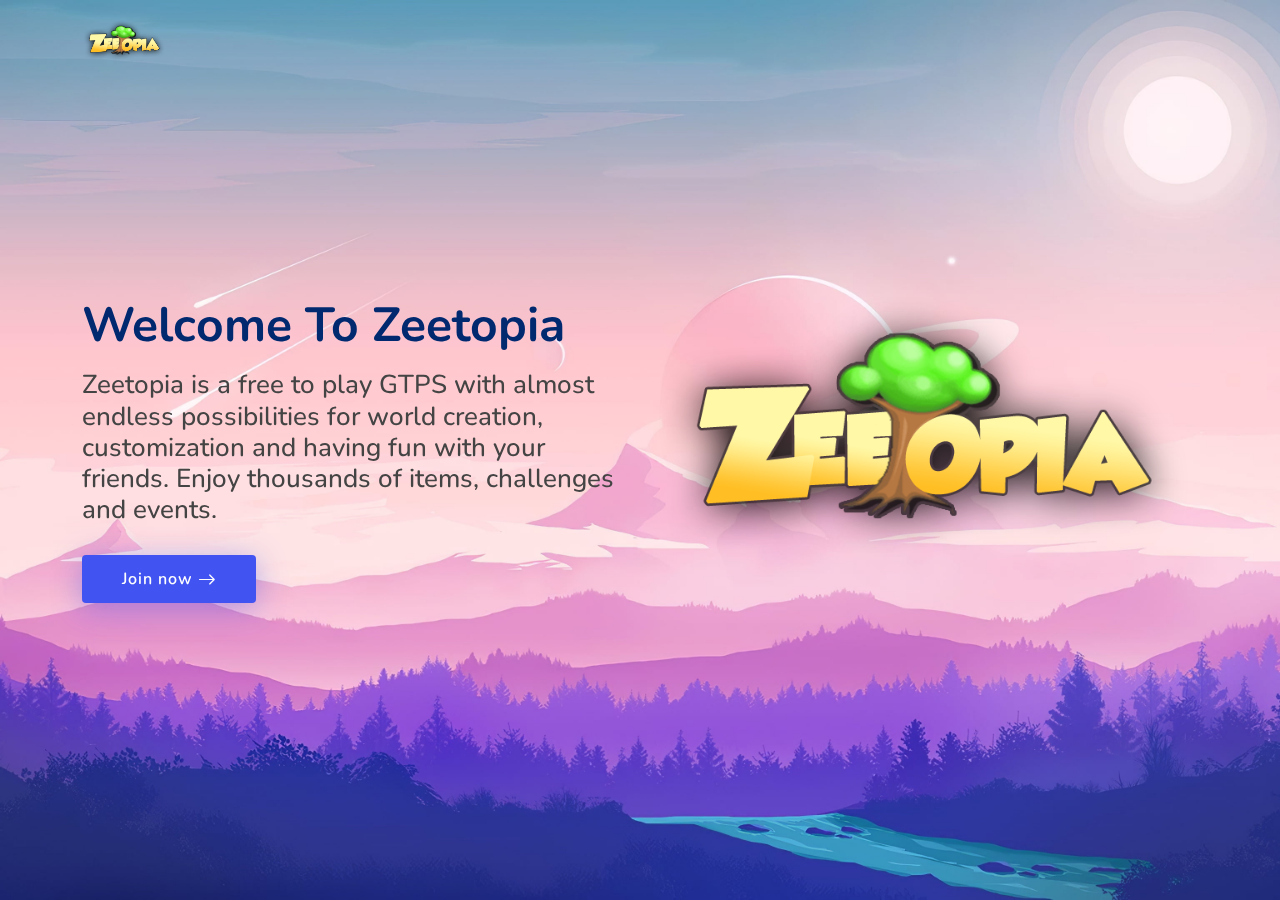
==== index.html @ f4fd3e8b "osmservice" ====
<!DOCTYPE html>
<html lang="en">

<head>
  <meta charset="utf-8">
  <meta content="width=device-width, initial-scale=1.0" name="viewport">

  <title>Zeetopia | Official Website</title>
  <meta content="" name="description">
  <meta content="" name="keywords">

  <!-- Favicons -->
  <link href="ico/ZeetopiaNew.ico" rel="icon">
  <link href="assets/img/apple-touch-icon.png" rel="apple-touch-icon">

  <!-- Google Fonts -->
  <link href="https://fonts.googleapis.com/css?family=Open+Sans:300,300i,400,400i,600,600i,700,700i|Nunito:300,300i,400,400i,600,600i,700,700i|Poppins:300,300i,400,400i,500,500i,600,600i,700,700i" rel="stylesheet">

  <!-- Vendor CSS Files -->
  <link href="assets/vendor/aos/aos.css" rel="stylesheet">
  <link href="assets/vendor/bootstrap/css/bootstrap.min.css" rel="stylesheet">
  <link href="assets/vendor/bootstrap-icons/bootstrap-icons.css" rel="stylesheet">
  <link href="assets/vendor/glightbox/css/glightbox.min.css" rel="stylesheet">
  <link href="assets/vendor/remixicon/remixicon.css" rel="stylesheet">
  <link href="assets/vendor/swiper/swiper-bundle.min.css" rel="stylesheet">

  <!-- Template Main CSS File -->
  <link href="assets/css/style.css" rel="stylesheet">

  <!-- =======================================================
  * Template Name: FlexStart
  * Updated: Mar 10 2023 with Bootstrap v5.2.3
  * Template URL: https://bootstrapmade.com/flexstart-bootstrap-startup-template/
  * Author: BootstrapMade.com
  * License: https://bootstrapmade.com/license/
  ======================================================== -->
</head>

<body>

  <!-- ======= Header ======= -->
  <header id="header" class="header fixed-top">
    <div class="container-fluid container-xl d-flex align-items-center justify-content-between">

      <a href="index.html" class="logo d-flex align-items-center">
        <img src="img/ZeetopiaNew.png" alt="">
      </a>

      <nav id="navbar" class="navbar">
        <i class="bi bi-list mobile-nav-toggle"></i>
      </nav><!-- .navbar -->

    </div>
  </header><!-- End Header -->

  <!-- ======= Hero Section ======= -->
  <section id="hero" class="hero d-flex align-items-center">

    <div class="container">
      <div class="row">
        <div class="col-lg-6 d-flex flex-column justify-content-center">
          <h1 data-aos="fade-up">Welcome To Zeetopia</h1>
          <h2 data-aos="fade-up" data-aos-delay="400">Zeetopia is a free to play GTPS with almost endless possibilities for world creation, customization and having fun with your friends. Enjoy thousands of items, challenges and events.

          </h2>
          <div data-aos="fade-up" data-aos-delay="600">
            <div class="text-center text-lg-start">
              <a href="https://discord.gg/WgpAYg37" class="btn-get-started scrollto d-inline-flex align-items-center justify-content-center align-self-center">
                <span>Join now</span>
                <i class="bi bi-arrow-right"></i>
              </a>
            </div>
          </div>
        </div>
        <div class="col-lg-6 hero-img" data-aos="zoom-out" data-aos-delay="200">
          <img src="img/ZeetopiaNew.png" class="img-fluid" alt="">
        </div>
      </div>
    </div>

  </section><!-- End Hero -->
  <!-- Vendor JS Files -->
  <script src="assets/vendor/purecounter/purecounter_vanilla.js"></script>
  <script src="assets/vendor/aos/aos.js"></script>
  <script src="assets/vendor/bootstrap/js/bootstrap.bundle.min.js"></script>
  <script src="assets/vendor/glightbox/js/glightbox.min.js"></script>
  <script src="assets/vendor/isotope-layout/isotope.pkgd.min.js"></script>
  <script src="assets/vendor/swiper/swiper-bundle.min.js"></script>
  <script src="assets/vendor/php-email-form/validate.js"></script>

  <!-- Template Main JS File -->
  <script src="assets/js/main.js"></script>

</body>

</html>
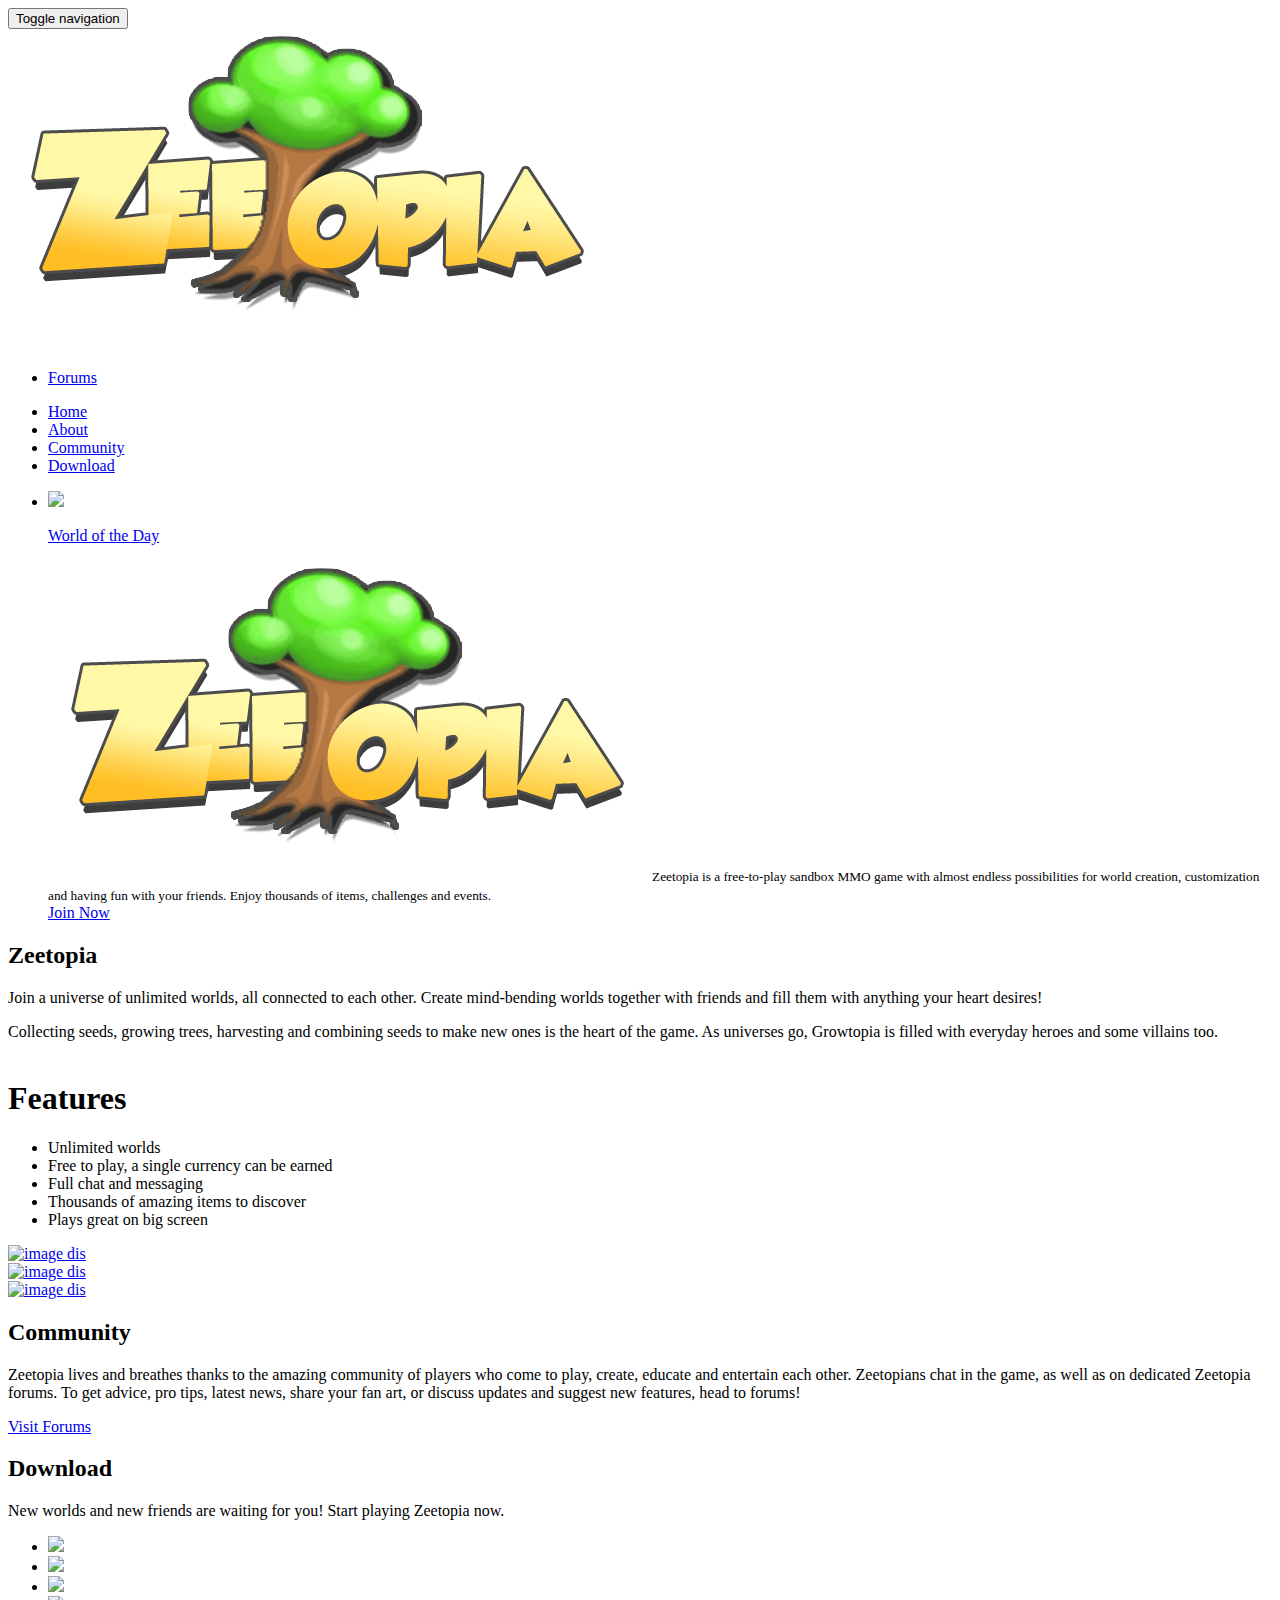
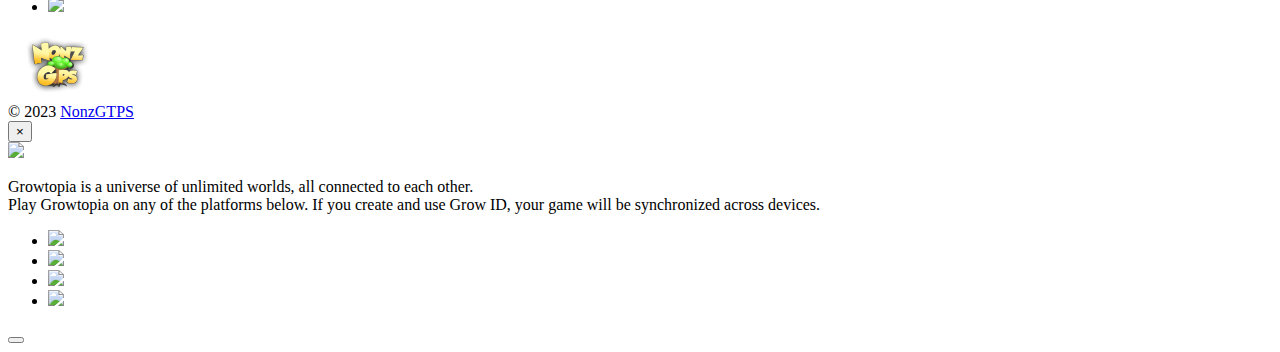
==== commit 308c31ed: "new html" ====
--- a/index.html
+++ b/index.html
@@ -1,96 +1,389 @@
+
 <!DOCTYPE html>
-<html lang="en">
-
+<html>
 <head>
-  <meta charset="utf-8">
-  <meta content="width=device-width, initial-scale=1.0" name="viewport">
-
-  <title>Zeetopia | Official Website</title>
-  <meta content="" name="description">
-  <meta content="" name="keywords">
-
-  <!-- Favicons -->
-  <link href="ico/ZeetopiaNew.ico" rel="icon">
-  <link href="assets/img/apple-touch-icon.png" rel="apple-touch-icon">
-
-  <!-- Google Fonts -->
-  <link href="https://fonts.googleapis.com/css?family=Open+Sans:300,300i,400,400i,600,600i,700,700i|Nunito:300,300i,400,400i,600,600i,700,700i|Poppins:300,300i,400,400i,500,500i,600,600i,700,700i" rel="stylesheet">
-
-  <!-- Vendor CSS Files -->
-  <link href="assets/vendor/aos/aos.css" rel="stylesheet">
-  <link href="assets/vendor/bootstrap/css/bootstrap.min.css" rel="stylesheet">
-  <link href="assets/vendor/bootstrap-icons/bootstrap-icons.css" rel="stylesheet">
-  <link href="assets/vendor/glightbox/css/glightbox.min.css" rel="stylesheet">
-  <link href="assets/vendor/remixicon/remixicon.css" rel="stylesheet">
-  <link href="assets/vendor/swiper/swiper-bundle.min.css" rel="stylesheet">
-
-  <!-- Template Main CSS File -->
-  <link href="assets/css/style.css" rel="stylesheet">
-
-  <!-- =======================================================
-  * Template Name: FlexStart
-  * Updated: Mar 10 2023 with Bootstrap v5.2.3
-  * Template URL: https://bootstrapmade.com/flexstart-bootstrap-startup-template/
-  * Author: BootstrapMade.com
-  * License: https://bootstrapmade.com/license/
-  ======================================================== -->
+<meta charset="utf-8">
+<meta http-equiv="X-UA-Compatible" content="IE=edge">
+<meta name="viewport" content="width=device-width, initial-scale=1.0">
+<title>Zeetopia | Official Website</title>
+<!-- favion -->
+<link rel="icon" type="image/png" href="https://s3.eu-west-1.amazonaws.com/cdn.growtopiagame.com/website/resources/assets/images/growtopia.ico" sizes="16x16" />
+<link rel="shortcut icon" href="https://s3.eu-west-1.amazonaws.com/cdn.growtopiagame.com/website/resources/assets/images/growtopia.ico" type="image/x-icon">
+<link rel="icon" href="https://s3.eu-west-1.amazonaws.com/cdn.growtopiagame.com/website/resources/assets/images/growtopia.ico" type="image/x-icon">
+
+<!-- link to wow js animation -->
+<link media="all" rel="stylesheet" href="https://s3.eu-west-1.amazonaws.com/cdn.growtopiagame.com/website/resources/vendors/animate/animate.min.css">
+<!--  FlexSlider -->
+<link media="all" rel="stylesheet" href="https://s3.eu-west-1.amazonaws.com/cdn.growtopiagame.com/website/resources/vendors/FlexSlider/css/flexslider.min.css">
+<!-- include bootstrap and custom  css -->
+<link media="all" rel="stylesheet" href="https://s3.eu-west-1.amazonaws.com/cdn.growtopiagame.com/website/resources/assets/css/main-min.css">
+<!-- include hamburger  css -->
+<link media="all" rel="stylesheet" href="https://s3.eu-west-1.amazonaws.com/cdn.growtopiagame.com/website/resources/assets/css/hamburger-style-min.css">
+<!-- include carousel css -->
+<link media="all" rel="stylesheet" href="https://s3.eu-west-1.amazonaws.com/cdn.growtopiagame.com/website/resources/assets/css/slick-min.css">
+<!-- include hover effect  css -->
+<link media="screen and (min-width: 992px)" rel="stylesheet" href="https://s3.eu-west-1.amazonaws.com/cdn.growtopiagame.com/website/resources/assets/css/set2-min.css">
+<!--  magnific popup -->
+<link media="all" rel="stylesheet" href="https://s3.eu-west-1.amazonaws.com/cdn.growtopiagame.com/website/resources/vendors/magnific-popup/magnific-popup-min.css">
+<!-- include custom  css -->
+<link media="all" rel="stylesheet" href="https://s3.eu-west-1.amazonaws.com/cdn.growtopiagame.com/website/resources/assets/css/custom-min.css">
 </head>
-
 <body>
-
-  <!-- ======= Header ======= -->
-  <header id="header" class="header fixed-top">
-    <div class="container-fluid container-xl d-flex align-items-center justify-content-between">
-
-      <a href="index.html" class="logo d-flex align-items-center">
-        <img src="img/ZeetopiaNew.png" alt="">
-      </a>
-
-      <nav id="navbar" class="navbar">
-        <i class="bi bi-list mobile-nav-toggle"></i>
-      </nav><!-- .navbar -->
-
+<script type="text/javascript">
+	if (document.cookie.indexOf("gt_consent_status=1") >= 0) {
+		var _gaq = _gaq || [];
+		_gaq.push(['_setAccount', 'UA-36654746-1']);
+		_gaq.push(['_trackPageview']);
+
+		(function () {
+			var ga = document.createElement('script');
+			ga.type = 'text/javascript';
+			ga.async = true;
+			ga.src = ('https:' == document.location.protocol ? 'https://ssl' : 'http://www') + '.google-analytics.com/ga.js';
+			var s = document.getElementsByTagName('script')[0];
+			s.parentNode.insertBefore(ga, s);
+		})();
+		(function() {
+			var ga = document.createElement('script'); ga.type = 'text/javascript'; ga.async = true;
+			ga.src = ('https:' == document.location.protocol ? 'https://' : 'http://www.') + 'googletagmanager.com/gtag/js?id=G-F4HG4PR4LM';
+			var s = document.getElementsByTagName('script')[0]; s.parentNode.insertBefore(ga, s);
+		})();
+		window.dataLayer = window.dataLayer || [];
+		function gtag(){dataLayer.push(arguments);}
+		gtag('js', new Date());
+
+		gtag('config', 'G-F4HG4PR4LM');
+	}
+</script>
+<!-- main wrapper of the page -->
+<div id="wrap"> 
+  
+  <!-- Header -->
+  <header class="navbar-fixed-top full-width bg-dark" id="header">
+  	<div class="server-status">
+  	
+  	</div>
+    <div class="container"> 
+    
+      <!-- main navigation of the page -->
+      <nav class="navbar navbar-default" id="mainnav">
+        <div class="navbar-header">
+          <button type="button" class="navbar-toggle nav-opener" data-toggle="collapse" data-target="#nav"> <span class="sr-only">Toggle navigation</span> <span class="icon-bar"></span> <span class="icon-bar"></span> <span class="icon-bar"></span> </button>
+          
+          <!-- logo of the page -->
+          <div class="logo"> <a href="#top"> <img class="normal" src="./img/Zeetopia.png"> </a> </div>
+        </div>
+        
+        <!-- main menu items -->
+        <div class="collapse navbar-collapse" id="nav">
+          <ul class="nav navbar-nav navbar-right">
+                                                  <li><a href="https://www.growtopiagame.com/forums/" title="Forums" target="_blank">Forums</a></li>
+                                </ul>
+        </div>
+      </nav>
     </div>
-  </header><!-- End Header -->
-
-  <!-- ======= Hero Section ======= -->
-  <section id="hero" class="hero d-flex align-items-center">
-
-    <div class="container">
-      <div class="row">
-        <div class="col-lg-6 d-flex flex-column justify-content-center">
-          <h1 data-aos="fade-up">Welcome To Zeetopia</h1>
-          <h2 data-aos="fade-up" data-aos-delay="400">Zeetopia is a free to play GTPS with almost endless possibilities for world creation, customization and having fun with your friends. Enjoy thousands of items, challenges and events.
-
-          </h2>
-          <div data-aos="fade-up" data-aos-delay="600">
-            <div class="text-center text-lg-start">
-              <a href="https://discord.gg/WgpAYg37" class="btn-get-started scrollto d-inline-flex align-items-center justify-content-center align-self-center">
-                <span>Join now</span>
-                <i class="bi bi-arrow-right"></i>
-              </a>
+    
+        <!-- Hamburger Menu -->
+        <div class="nav-right visible-xs">
+		  <div class="button" id="btn">
+		    <div class="bar top"></div>
+		    <div class="bar middle"></div>
+		    <div class="bar bottom"></div>
+		  </div>
+		</div>
+		<!-- nav-right -->
+		<main>
+		  <nav>
+		    <div class="nav-right hidden-xs">
+		      <div class="button" id="btn">
+		        <div class="bar top"></div>
+		        <div class="bar middle"></div>
+		        <div class="bar bottom"></div>
+		      </div>
+		    </div>
+		    <!-- nav-right -->
+		  </nav>
+		
+		</main>
+		
+		<div class="sidebar">
+		  <ul class="sidebar-list">
+		  		    <li class="sidebar-item"><a href="#home" class="sidebar-anchor" title="Home">Home</a></li>
+		   		    <li class="sidebar-item"><a href="#about" class="sidebar-anchor" title="About">About</a></li>
+		   		    <li class="sidebar-item"><a href="#community" class="sidebar-anchor" title="Community">Community</a></li>
+		   		    <li class="sidebar-item"><a href="#download" class="sidebar-anchor" title="Download">Download</a></li>
+		   		  </ul>
+		</div>
+  </header>
+  
+  <!-- Banner -->
+  <div id="top"></div>
+  <section class="hero banner window-height banner-slider" id="home">
+    <div class="flexslider">
+      <ul class="slides">
+        <!-- slide 1 -->
+        <li>
+          <div class="fleximg" style="background-image:url(https://s3.eu-west-1.amazonaws.com/cdn.growtopiagame.com/website/resources/assets/images/grow_header.jpg)"></div>
+          <div class="flex-caption banner-caption text-left">
+            <div class="container"> 
+            <div class="worldofday ani fadeIn"><a href="#" class="world-of-day-image"><img src="https://s3.eu-west-1.amazonaws.com/cdn.growtopiagame.com/website/resources/assets/images/load.gif"  /><div class="caption"><p class="heading">World of the Day</p><p class="text"></p></div></div></a>
+            <big class="ani fadeIn"><img src="./img/Zeetopia.png" /></big> <small class="ani fadeIn grow-punch-line">Zeetopia is a free-to-play sandbox MMO game with almost endless possibilities for world creation, customization and having fun with your friends. Enjoy thousands of items, challenges and events.</small>
+            <div id="download-button">
+              <a href="#download" class="btn btn-primary btn-md radius ani fadeIn grow-button" title="Join Now">Join Now</a>
+             </div>
             </div>
           </div>
-        </div>
-        <div class="col-lg-6 hero-img" data-aos="zoom-out" data-aos-delay="200">
-          <img src="img/ZeetopiaNew.png" class="img-fluid" alt="">
-        </div>
+        </li>
+      </ul>
+    </div>
+    <a href="#about" class="glyphicon glyphicon-circle-arrow-down arrow bounce"></a>
+  </section>
+  
+   <div class="content">
+  <!-- Contant -->
+       
+    <!-- About Secton -->
+    <section class="common-box about parallax container" id="about">
+      <div class="row same-height">
+        <div class="col-md-6 intro  height">
+          <div class="intro-text common-box wow fadeIn animated grow-features" data-wow-offset="30" data-wow-duration="1.5s" data-wow-delay="0.15s">
+            <div class="section-title">
+              <h2>Zeetopia</h2>
+            </div>
+            <p>Join a universe of unlimited worlds, all connected to each other. Create mind-bending worlds together with friends and fill them with anything your heart desires!&nbsp;<div>Collecting seeds, growing trees, harvesting and combining seeds to make new ones is the heart of the game. As universes go, Growtopia is filled with everyday heroes and some villains too.<br><br><h1>Features&nbsp;
+</h1><div><ul><li>Unlimited worlds&nbsp;</li><li>Free to play, a single currency can be earned&nbsp;</li><li>Full chat and messaging&nbsp;</li><li>Thousands of amazing items to discover&nbsp;</li><li>Plays great on big screen</li></ul></div></div></p>
+            </div>
+        </div>
+        <div class="col-md-6 height grow-feature-image-container">
+         	<div class="row">
+          <div class="team-list"> 
+          
+                      <!-- Item 1 -->
+            <div class="wow fadeIn animated" data-wow-offset="30" data-wow-duration="1.5s" data-wow-delay="0.15s">
+              <div class="item-wrap">
+                <div class="item"><a href="https://s3.eu-west-1.amazonaws.com/cdn.growtopiagame.com/website/resources/assets/upload/1_grow_feature_1550388575.png" class="growtopia-feature-image"><img src="https://s3.eu-west-1.amazonaws.com/cdn.growtopiagame.com/website/resources/assets/upload/resize/1_grow_feature_1550388575.png" class="fill" alt="image dis"></a>
+                </div>
+              </div>
+              </div>
+                        <!-- Item 1 -->
+            <div class="wow fadeIn animated" data-wow-offset="30" data-wow-duration="1.5s" data-wow-delay="0.15s">
+              <div class="item-wrap">
+                <div class="item"><a href="https://s3.eu-west-1.amazonaws.com/cdn.growtopiagame.com/website/resources/assets/upload/1_grow_feature_1550391017.png" class="growtopia-feature-image"><img src="https://s3.eu-west-1.amazonaws.com/cdn.growtopiagame.com/website/resources/assets/upload/resize/1_grow_feature_1550391017.png" class="fill" alt="image dis"></a>
+                </div>
+              </div>
+              </div>
+                        <!-- Item 1 -->
+            <div class="wow fadeIn animated" data-wow-offset="30" data-wow-duration="1.5s" data-wow-delay="0.15s">
+              <div class="item-wrap">
+                <div class="item"><a href="https://s3.eu-west-1.amazonaws.com/cdn.growtopiagame.com/website/resources/assets/upload/1_grow_feature_1550388739.png" class="growtopia-feature-image"><img src="https://s3.eu-west-1.amazonaws.com/cdn.growtopiagame.com/website/resources/assets/upload/resize/1_grow_feature_1550388739.png" class="fill" alt="image dis"></a>
+                </div>
+              </div>
+              </div>                          
+          </div>
+        </div>
+        </div>
+		</div>
       </div>
+    </section> 
+	 <!-- Community Secton -->
+	    <section class="common-box community parallax" id="community">
+	      <div class="row same-height">
+	        <div class="col-md-12 intro  height">
+	          <div class="intro-text common-box wow fadeIn animated container grow-punch-line" data-wow-offset="30" data-wow-duration="1.5s" data-wow-delay="0.15s">
+	            <div class="section-title">
+	              <h2>Community</h2>
+	            </div>
+	            <p>Zeetopia lives and breathes thanks to the amazing community of players who come to play, create, educate and entertain each other. Zeetopians chat in the game, as well as on dedicated Zeetopia forums. To get advice, pro tips, latest news, share your fan art, or discuss updates and suggest new features, head to forums! <br></p>
+	            <div class="grid community-carousel">
+	            					</div>
+				<a href="https://www.growtopiagame.com/forums/" target="_blank" class="btn btn-primary btn-md  grow-button">Visit Forums</a> 
+	            </div>
+	        </div>
+	      </div>
+	    </section>
+	    
+	    <!-- Download Secton -->
+	    <section class="common-box download parallax" id="download">
+	      <div class="row same-height">
+	        <div class="col-md-12 intro  height">
+	          <div class="intro-text common-box wow fadeIn animated container grow-punch-line" data-wow-offset="30" data-wow-duration="1.5s" data-wow-delay="0.15s">
+	            <div class="section-title">
+	              <h2>Download</h2>
+	            </div>
+	            <p>New worlds and new friends are waiting for you! Start playing Zeetopia now.</p>
+	            <ul class="platform-list">
+	            	<li><a href="./play/android.html" target="_blank"><img src="https://s3.eu-west-1.amazonaws.com/cdn.growtopiagame.com/website/resources/assets/images/google_badge.png" /></a></li>
+	            	<li><a href="./play/ios.html" target="_blank"><img src="https://s3.eu-west-1.amazonaws.com/cdn.growtopiagame.com/website/resources/assets/images/appstore_badge.png" /></a></li>
+	            	<li><a href="./play/macos.html" target="_blank"><img src="https://s3.eu-west-1.amazonaws.com/cdn.growtopiagame.com/website/resources/assets/images/mac_badge.png" /></a></li>
+	            	<li><a href="./play/windows.html" target="_blank"><img src="https://s3.eu-west-1.amazonaws.com/cdn.growtopiagame.com/website/resources/assets/images/windows_badge.png" /></a></li>
+	            </ul>
+	            </div>
+	        </div>
+	      </div>
+	    </section>	     
+  </div>
+  
+  <!--Footer -->
+  <footer id="footer">
+    <div class="common-box footer">
+      <div class="container text-center"> 
+        <!-- footer logo -->
+        <div class="logo"><a href="https://discord.gg/XV9FEgnsss" target="_blank"><img src="./img/NonzGTPSLogo.png" width="100vh" height="auto"></a></div>
+        
+        <!-- copy rights --> 
+        	<div class="copy-right"> &copy; 2023 <a href="https://discord.gg/XV9FEgnsss" target="_blank">NonzGTPS</a></div> 
+        </div>
     </div>
-
-  </section><!-- End Hero -->
-  <!-- Vendor JS Files -->
-  <script src="assets/vendor/purecounter/purecounter_vanilla.js"></script>
-  <script src="assets/vendor/aos/aos.js"></script>
-  <script src="assets/vendor/bootstrap/js/bootstrap.bundle.min.js"></script>
-  <script src="assets/vendor/glightbox/js/glightbox.min.js"></script>
-  <script src="assets/vendor/isotope-layout/isotope.pkgd.min.js"></script>
-  <script src="assets/vendor/swiper/swiper-bundle.min.js"></script>
-  <script src="assets/vendor/php-email-form/validate.js"></script>
-
-  <!-- Template Main JS File -->
-  <script src="assets/js/main.js"></script>
-
+  </footer>
+</div>
+
+        	<!-- Modal -->
+<div id="download-popup" class="modal fade" role="dialog">
+  <div class="modal-dialog">
+
+    <!-- Modal content-->
+    <div class="modal-content">
+      <div class="modal-header">
+        <button type="button" class="close" data-dismiss="modal">&times;</button>
+      </div>
+      <section class="download-popup">
+	     <div class="row same-height">
+	       <div class="col-md-12 intro  height">
+	           <div class="section-image">
+	             	<img src="https://s3.eu-west-1.amazonaws.com/cdn.growtopiagame.com/website/resources/assets/upload/1_grow_icon_1513191167.jpg" />
+	           		<p>Growtopia is a universe of unlimited worlds, all connected to each other.<br>Play Growtopia on any of the platforms below. If you create and use Grow ID, your game will be synchronized across devices.</p>
+	           </div>
+	           <div class="platform-wrapper">
+		           <ul class="platform-list">
+		           	<li><a href="https://app.appsflyer.com/com.rtsoft.growtopia?pid=Website&amp;c=download" onclick="return confirm('You are going to be redirected to an external link.\n\nDo you wish to proceed?');" target="_blank"><img src="https://s3.eu-west-1.amazonaws.com/cdn.growtopiagame.com/website/resources/assets/images/google_badge.png" /></a></li>
+		           	<li><a href="https://app.appsflyer.com/id590495115?pid=Website&amp;c=download" onclick="return confirm('You are going to be redirected to an external link.\n\nDo you wish to proceed?');" target="_blank"><img src="https://s3.eu-west-1.amazonaws.com/cdn.growtopiagame.com/website/resources/assets/images/appstore_badge.png" /></a></li>
+		           	<li><a href="https://growtopiagame.com/Growtopia-mac.dmg" target="_blank"><img src="https://s3.eu-west-1.amazonaws.com/cdn.growtopiagame.com/website/resources/assets/images/mac_badge.png" /></a></li>
+		           	<li><a href="https://growtopiagame.com/Growtopia-Installer.exe" target="_blank"><img src="https://s3.eu-west-1.amazonaws.com/cdn.growtopiagame.com/website/resources/assets/images/windows_badge.png" /></a></li>
+		           </ul>
+	           </div>
+			</div>
+		</div>
+	</section>
+    </div>
+
+  </div>
+</div>
+<script>var base_url = 'https://www.growtopiagame.com'</script>
+<script src="https://s3.eu-west-1.amazonaws.com/cdn.growtopiagame.com/website/resources/assets/js/growweb.min.js"></script>
+<button type="button" class="btn btn-primary hidden" data-toggle="modal" id="consentPopup" data-target="#consentModal"></button>
+<script>
+    function setCookie(cname, cvalue, exdays) {
+        var d = new Date();
+        d.setTime(d.getTime() + (exdays * 24 * 60 * 60 * 1000));
+        var expires = "expires=" + d.toUTCString();
+        document.cookie = cname + "=" + cvalue + ";" + expires + ";path=/";
+    }
+
+    function getCookie(cname) {
+        var name = cname + "=";
+        var ca = document.cookie.split(';');
+        for (var i = 0; i < ca.length; i++) {
+            var c = ca[i];
+            while (c.charAt(0) == ' ') {
+                c = c.substring(1);
+            }
+            if (c.indexOf(name) == 0) {
+                return c.substring(name.length, c.length);
+            }
+        }
+        return "";
+    }
+
+    $('document').ready(function () {
+        gtConsentCookie = getCookie('gt_consent_status');
+
+        if (gtConsentCookie === '') {
+            $('#consentPopup').trigger('click');
+        }
+
+        $('#accept-consent').on('click', function () {
+            setCookie('gt_consent_status', 1, 365);
+            $('#consentPopup').trigger('click');
+            window.location = window.location.href;
+        });
+        $('#refuse-consent').on('click', function () {
+            setCookie('gt_consent_status', 0, 180);
+            $('#consentPopup').trigger('click');
+        });
+        $('.withdraw-cookie-consent.show-accept a').on('click', function () {
+            $('#consentPopup').trigger('click');
+        });
+        $('#manage-cookie-consent').on('click', ()=> {
+            if (document.cookie.indexOf("gt_consent_status=1") >= 0) {
+                if (!confirm("Are you sure you want to withdraw your consent for saving cookies?"))
+                    return false;
+
+                document.cookie.split(";").forEach(function (c) {
+                    document.cookie = c.replace(/^ +/, "").replace(/=.*/, "=;expires=" + new Date().toUTCString() + ";path=/");
+                });
+                var cookies = document.cookie.split("; ");
+                for (var c = 0; c < cookies.length; c++) {
+                    var d = window.location.hostname.split(".");
+                    while (d.length > 0) {
+                        var cookieBase = encodeURIComponent(cookies[c].split(";")[0].split("=")[0]) + '=; expires=Thu, 01-Jan-1970 00:00:01 GMT; domain=' + d.join('.') + ' ;path=';
+                        var p = location.pathname.split('/');
+                        document.cookie = cookieBase + '/';
+                        while (p.length > 0) {
+                            document.cookie = cookieBase + p.join('/');
+                            p.pop();
+                        }
+                        d.shift();
+                    }
+                }
+            $('#consentPopup').trigger('click');
+            } else {
+                $('#consentPopup').trigger('click');
+            }
+        });
+    });
+</script>
+<script>
+  // Select all links with hashes
+$('a[href*="#"]')
+  // Remove links that don't actually link to anything
+  .not('[href="#"]')
+  .not('[href="#0"]')
+  .click(function (event) {
+    // On-page links
+    if (
+      location.pathname.replace(/^\//, "") ==
+        this.pathname.replace(/^\//, "") &&
+      location.hostname == this.hostname
+    ) {
+      // Figure out element to scroll to
+      var target = $(this.hash);
+      target = target.length ? target : $("[name=" + this.hash.slice(1) + "]");
+      // Does a scroll target exist?
+      if (target.length) {
+        // Only prevent default if animation is actually gonna happen
+        event.preventDefault();
+        $("html, body").animate(
+          {
+            scrollTop: target.offset().top,
+          },
+          1000,
+          function () {
+            // Callback after animation
+            // Must change focus!
+            var $target = $(target);
+            $target.focus();
+            if ($target.is(":focus")) {
+              // Checking if the target was focused
+              return false;
+            } else {
+              $target.attr("tabindex", "-1"); // Adding tabindex for elements not focusable
+              $target.focus(); // Set focus again
+            }
+          }
+        );
+      }
+    }
+  });
+</script>
 </body>
-
-</html>+</html>
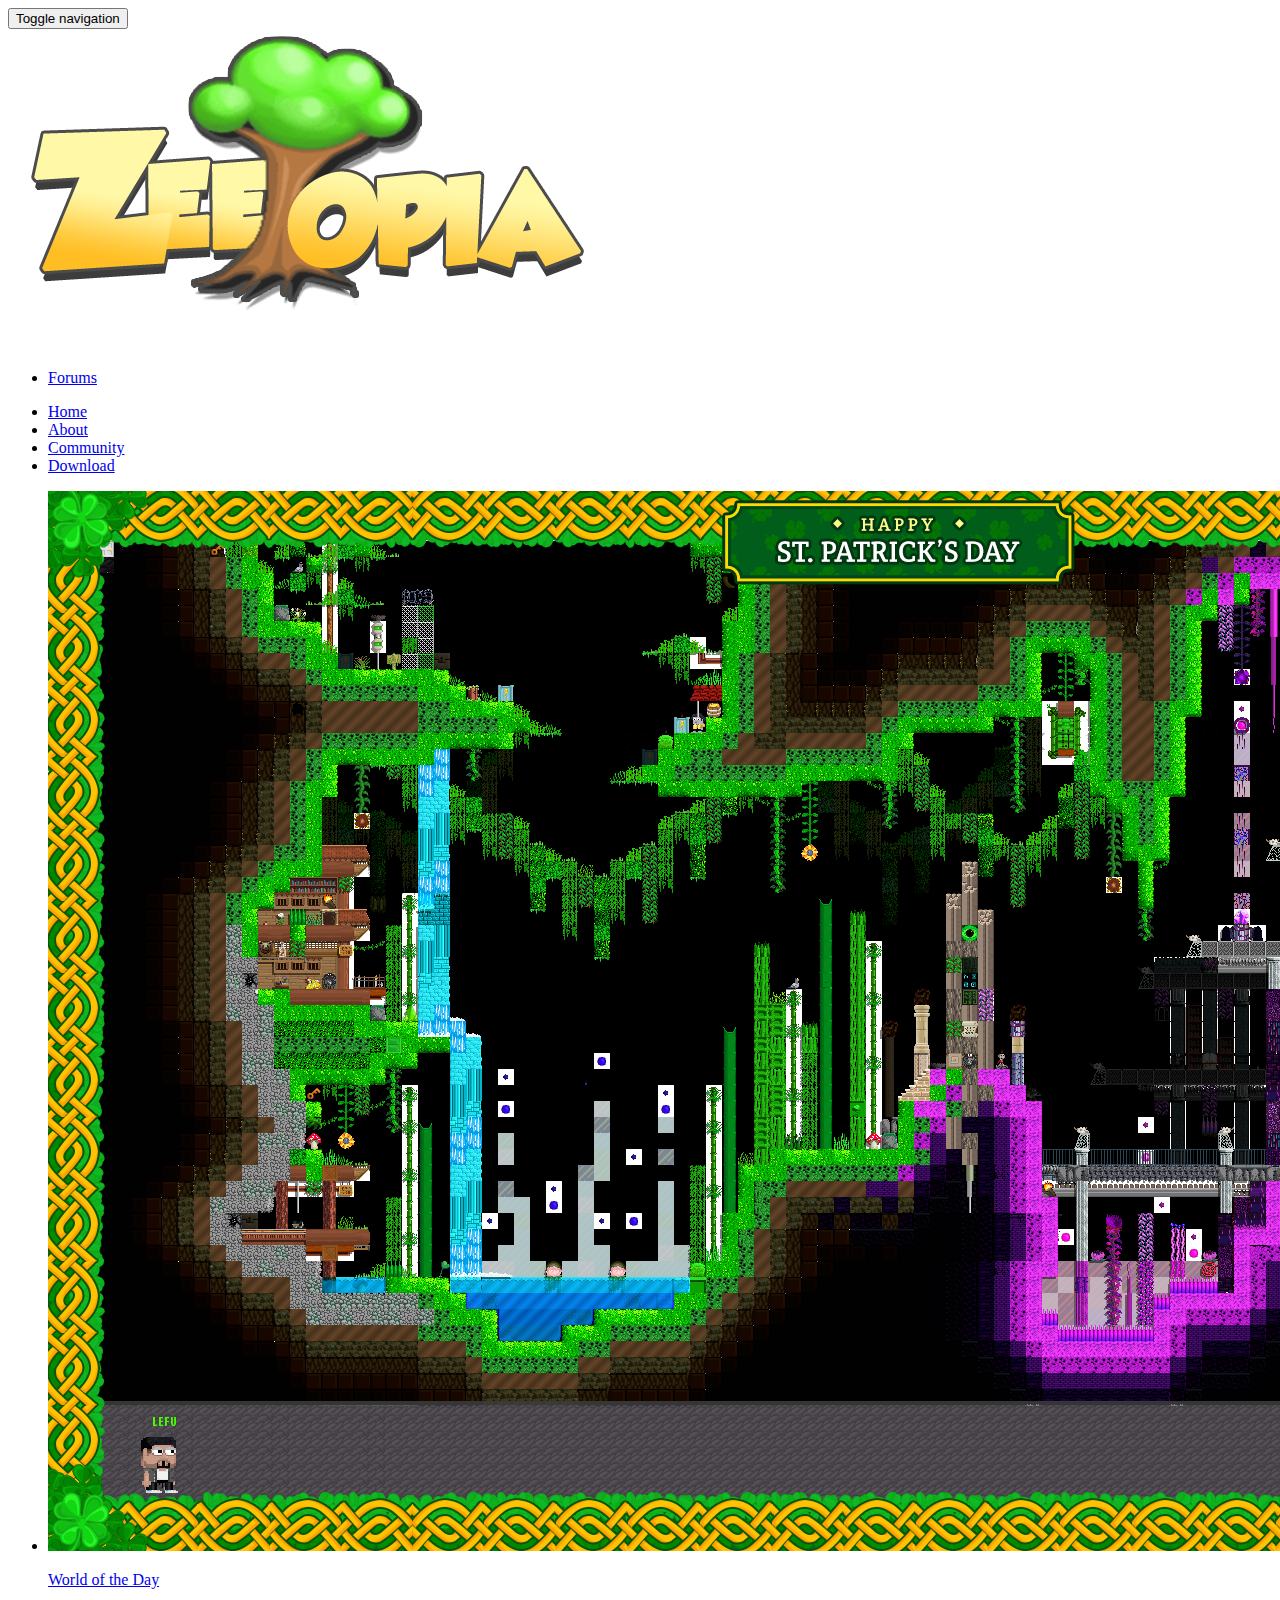
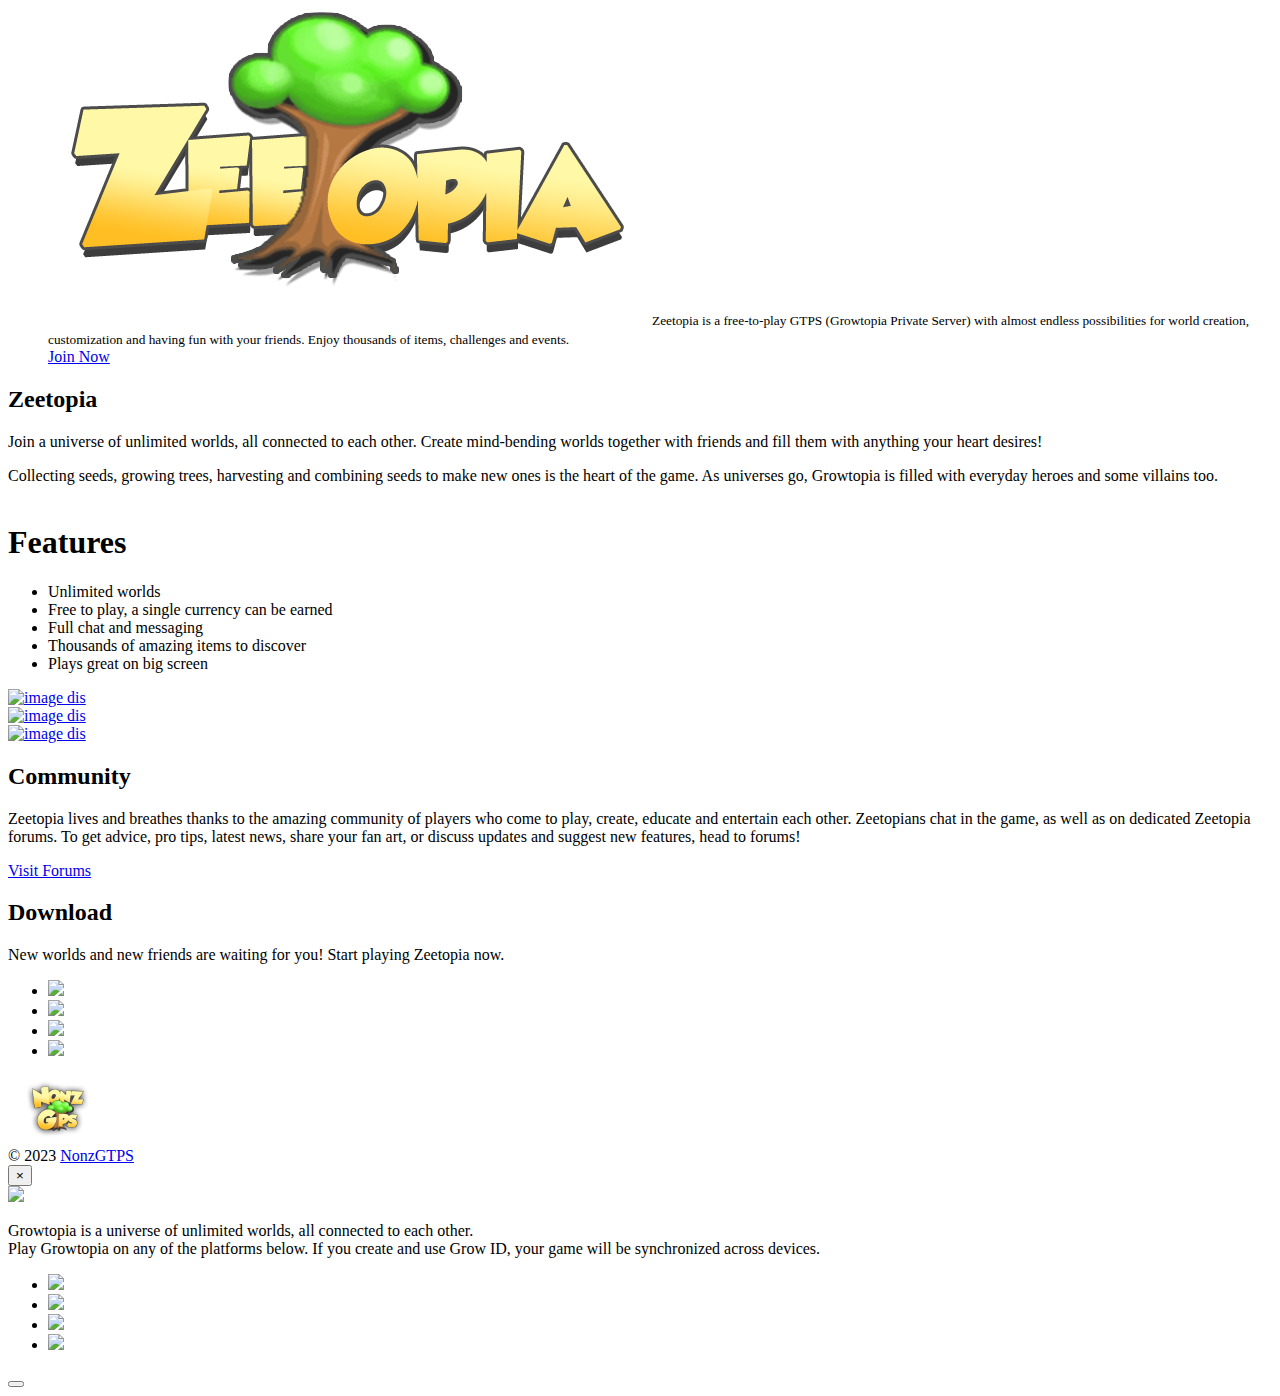
==== commit 54fc80bc: "add cache gt3" ====
--- a/index.html
+++ b/index.html
@@ -126,8 +126,8 @@
           <div class="fleximg" style="background-image:url(https://s3.eu-west-1.amazonaws.com/cdn.growtopiagame.com/website/resources/assets/images/grow_header.jpg)"></div>
           <div class="flex-caption banner-caption text-left">
             <div class="container"> 
-            <div class="worldofday ani fadeIn"><a href="#" class="world-of-day-image"><img src="https://s3.eu-west-1.amazonaws.com/cdn.growtopiagame.com/website/resources/assets/images/load.gif"  /><div class="caption"><p class="heading">World of the Day</p><p class="text"></p></div></div></a>
-            <big class="ani fadeIn"><img src="./img/Zeetopia.png" /></big> <small class="ani fadeIn grow-punch-line">Zeetopia is a free-to-play sandbox MMO game with almost endless possibilities for world creation, customization and having fun with your friends. Enjoy thousands of items, challenges and events.</small>
+            <div class="worldofday ani fadeIn"><a href="#" class="world-of-day-image"><img src="./worlds/badogo.png"  /><div class="caption"><p class="heading">World of the Day</p><p class="text"></p></div></div></a>
+            <big class="ani fadeIn"><img src="./img/Zeetopia.png" /></big> <small class="ani fadeIn grow-punch-line">Zeetopia is a free-to-play GTPS (Growtopia Private Server) with almost endless possibilities for world creation, customization and having fun with your friends. Enjoy thousands of items, challenges and events.</small>
             <div id="download-button">
               <a href="#download" class="btn btn-primary btn-md radius ani fadeIn grow-button" title="Join Now">Join Now</a>
              </div>
